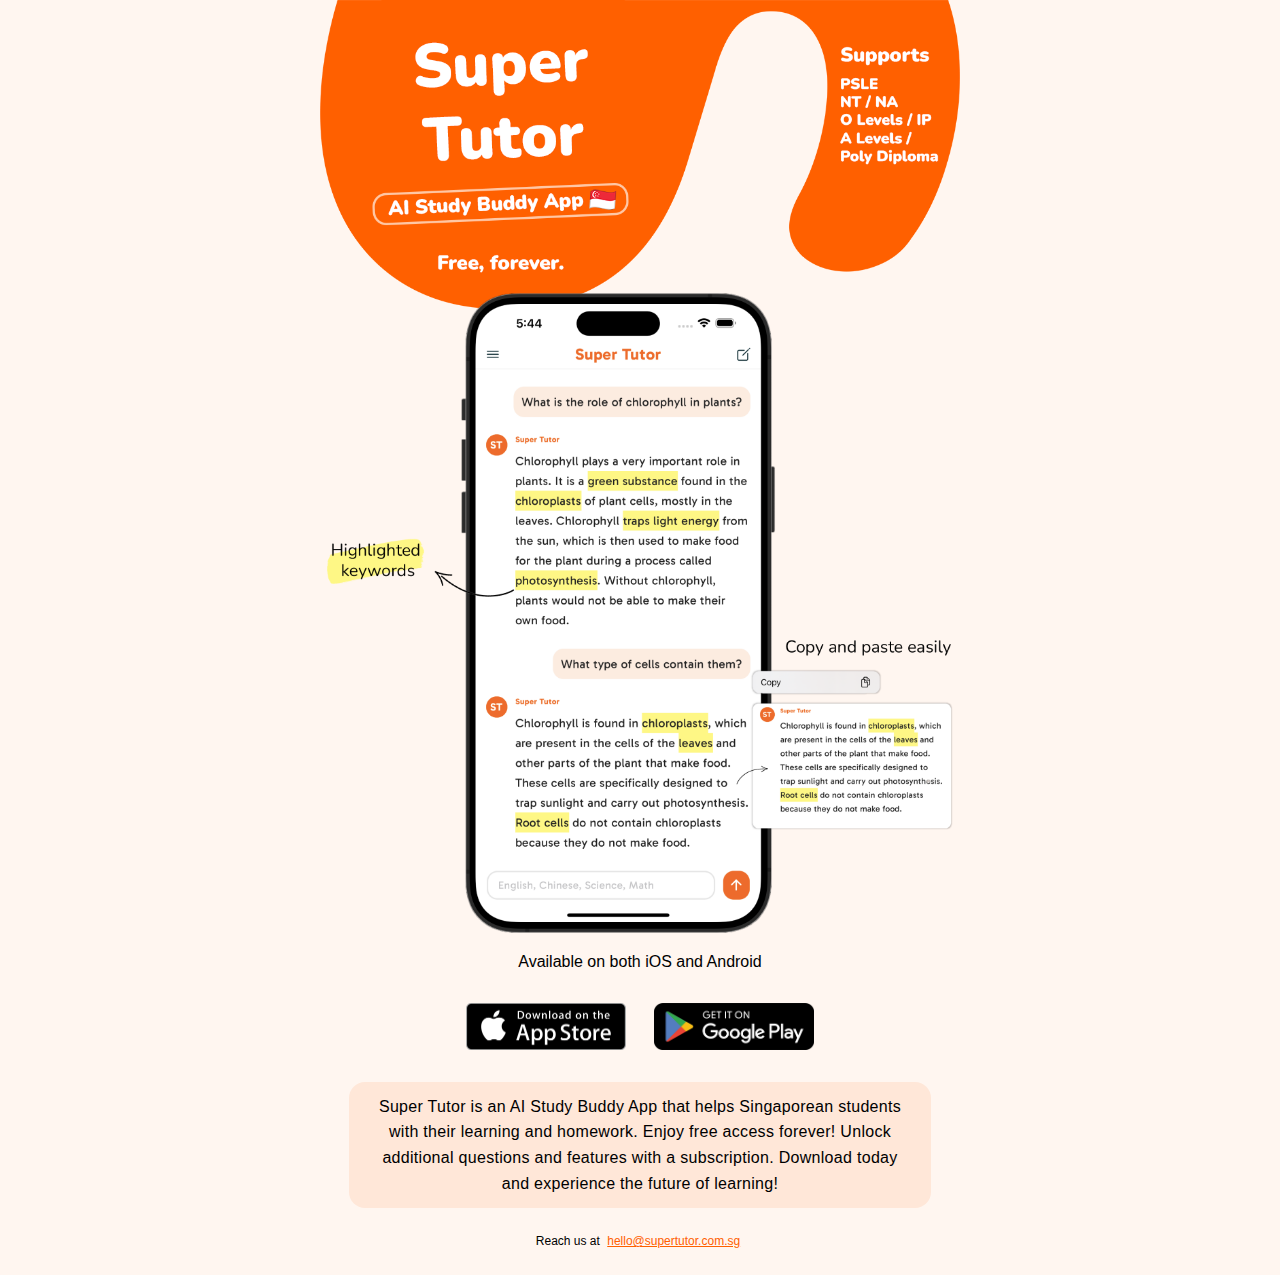
==== index.html @ 6ae7efb6 "Initial commit" ====
<!DOCTYPE html>
<html lang="en">
  <head>
    <meta charset="UTF-8" />
    <meta name="viewport" content="width=device-width, initial-scale=1.0" />
    <title>Super Tutor - Free AI Study Buddy App 🇸🇬</title>
    <meta
      name="description"
      content="Super Tutor is an AI Study Buddy App that helps Singaporean students with their learning and homework. Enjoy free access forever! Unlock additional questions and features with a subscription. Download today and experience the future of learning!"
    />
    <meta
      name="keywords"
      content="Super Tutor, AI Study Buddy, Singapore students, free education app, homework help, learning app, AI-powered education, student app Singapore"
    />
    <meta
      property="og:title"
      content="Super Tutor - Free AI Study Buddy App for Singapore Students"
    />
    <meta
      property="og:description"
      content="Super Tutor is an AI Study Buddy App that helps Singaporean students with their learning and homework. Enjoy free access forever! Unlock additional questions and features with a subscription. Download today and experience the future of learning!"
    />
    <link rel="stylesheet" href="styles/reset.css" />
    <link rel="stylesheet" href="styles/supertutor.css" />
    <link
      rel="apple-touch-icon"
      sizes="57x57"
      href="images/icons/apple-icon-57x57.png"
    />
    <link
      rel="apple-touch-icon"
      sizes="60x60"
      href="images/icons/apple-icon-60x60.png"
    />
    <link
      rel="apple-touch-icon"
      sizes="72x72"
      href="images/icons/apple-icon-72x72.png"
    />
    <link
      rel="apple-touch-icon"
      sizes="76x76"
      href="images/icons/apple-icon-76x76.png"
    />
    <link
      rel="apple-touch-icon"
      sizes="114x114"
      href="images/icons/apple-icon-114x114.png"
    />
    <link
      rel="apple-touch-icon"
      sizes="120x120"
      href="images/icons/apple-icon-120x120.png"
    />
    <link
      rel="apple-touch-icon"
      sizes="144x144"
      href="images/icons/apple-icon-144x144.png"
    />
    <link
      rel="apple-touch-icon"
      sizes="152x152"
      href="images/icons/apple-icon-152x152.png"
    />
    <link
      rel="apple-touch-icon"
      sizes="180x180"
      href="images/icons/apple-icon-180x180.png"
    />
    <link
      rel="icon"
      type="image/png"
      sizes="192x192"
      href="images/icons/android-icon-192x192.png"
    />
    <link
      rel="icon"
      type="image/png"
      sizes="32x32"
      href="images/icons/favicon-32x32.png"
    />
    <link
      rel="icon"
      type="image/png"
      sizes="96x96"
      href="images/icons/favicon-96x96.png"
    />
    <link
      rel="icon"
      type="image/png"
      sizes="16x16"
      href="images/icons/favicon-16x16.png"
    />
    <link rel="manifest" href="images/icons/manifest.json" />
    <meta name="msapplication-TileColor" content="#ffffff" />
    <meta name="msapplication-TileImage" content="/ms-icon-144x144.png" />
    <meta name="theme-color" content="#ffffff" />
  </head>
  <body>
    <div class="container">
      <img class="header-image" src="images/header.png" alt="Super Tutor" />
      <img
        class="screenshot-image"
        src="images/screenshot.png"
        alt="Screenshot of the Super Tutor App"
      />
      <div class="store-container">
        <p class="store-text">Available on both iOS and Android</p>
        <div class="store-buttons">
          <a href="#">
            <img src="images/app-store.png" alt="Download on the App Store" />
          </a>
          <a href="#">
            <img src="images/play-store.png" alt="Download on the Play Store" />
          </a>
        </div>
        <p class="store-subtext">
          Super Tutor is an AI Study Buddy App that helps Singaporean students
          with their learning and homework. Enjoy free access forever! Unlock
          additional questions and features with a subscription. Download today
          and experience the future of learning!
        </p>
      </div>
      <div class="contact-us">
        Reach us at
        <a href="mailto:hello@supertutor.com.sg">hello@supertutor.com.sg</a>
      </div>
    </div>
  </body>
</html>
---- styles/supertutor.css ----
body {
  background: #fff6f0;
  font-family: Arial, Helvetica, sans-serif;
  line-height: 1.6;
}
.container {
  display: flex;
  align-items: center;
  justify-content: center;
  margin: 0 auto;
  max-width: 800px;
  flex-direction: column;
  width: 100%;
}
.header-image {
  width: 100%;
  max-width: 640px;
}
.screenshot-image {
  max-height: 640px;
  margin-top: -16px;
  max-width: 100%;
  padding-left: 14px;
  padding-right: 14px;
  box-sizing: border-box;
}
.store-container {
  display: flex;
  flex-direction: column;
  align-items: center;
  max-width: 100%;
}
.store-buttons {
  display: flex;
  flex-wrap: wrap;
  justify-content: center;
}
.store-buttons a {
  margin-left: 14px;
  margin-right: 14px;
  margin-top: 12px;
  cursor: pointer;
}
.store-buttons img {
  max-width: 160px;
  width: 100%;
}
.store-text {
  margin: 16px;
  text-align: center;
}
.store-subtext {
  background-color: #ffe7d8;
  padding-top: 12px;
  padding-bottom: 12px;
  padding-left: 24px;
  padding-right: 24px;
  border-radius: 16px;
  color: #000;
  display: flex;
  align-items: center;
  justify-content: center;
  text-align: center;
  letter-spacing: 0.3px;
  max-width: 60ch;
  margin-top: 24px;
  margin-left: 14px;
  margin-right: 14px;
}
.contact-us {
  font-size: 12px;
  margin: 24px;
}
.contact-us a {
  color: #ff6000;
  transition: 200ms ease-in-out all;
  padding: 2px 4px;
  border-radius: 3px;
}
.contact-us a:hover {
  background-color: #ff8000;
  color: #fff;
  text-decoration: none;
}
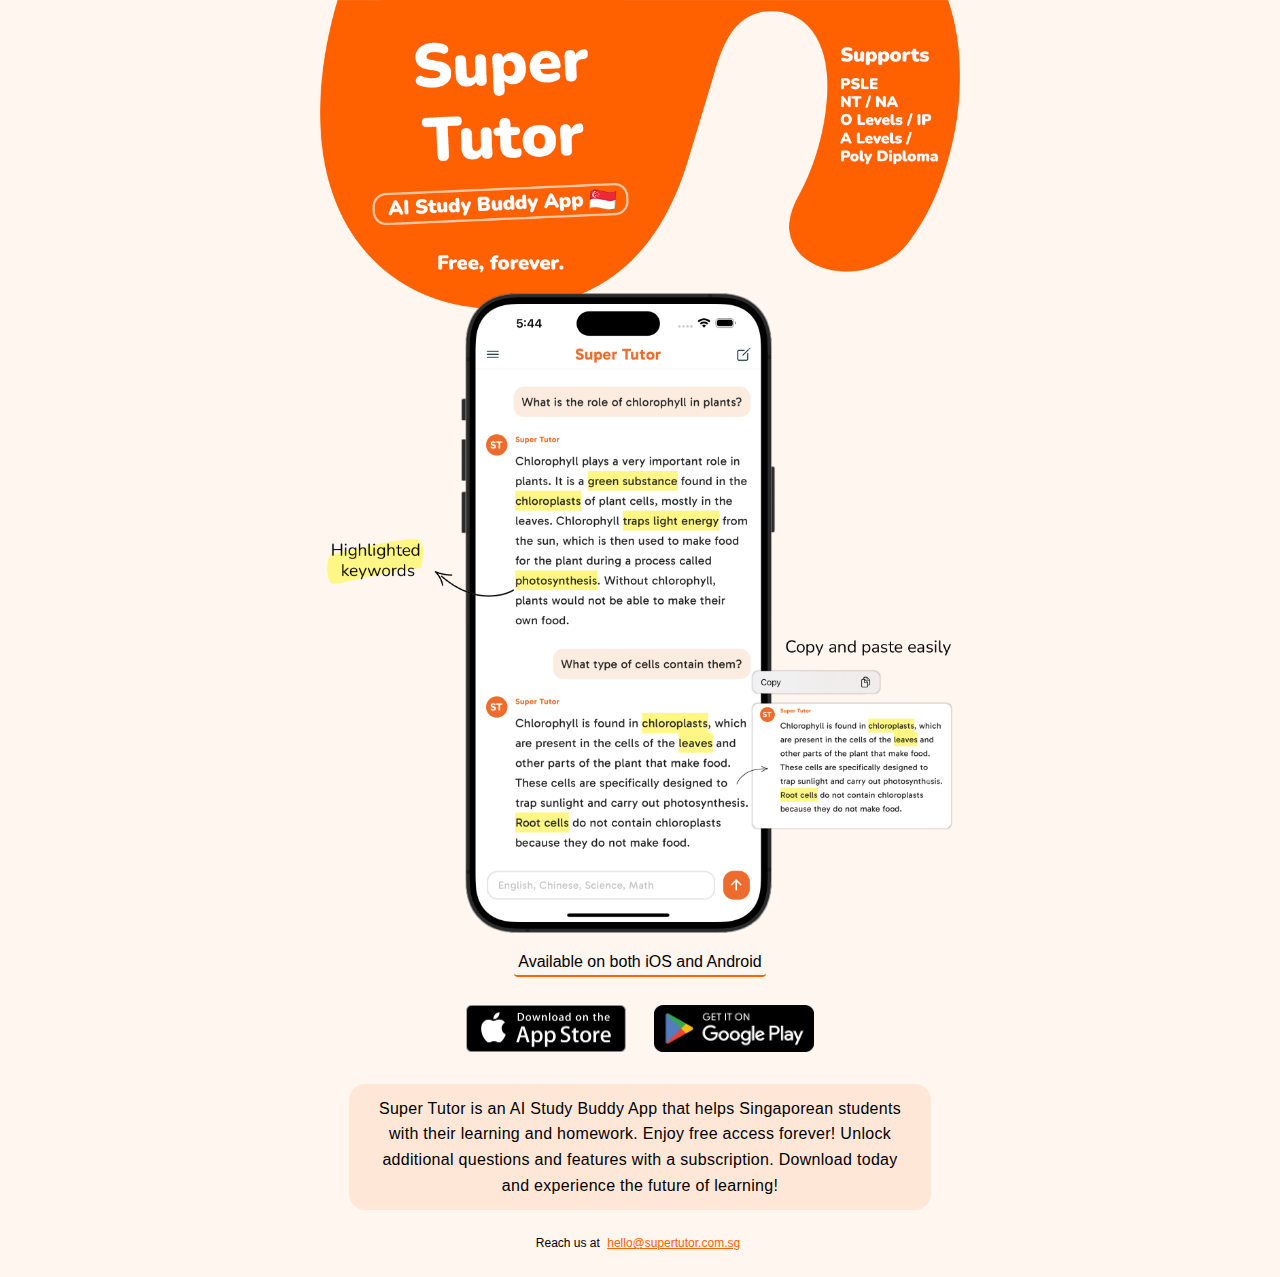
==== commit dc883fe7: "Add app store link" ====
--- a/index.html
+++ b/index.html
@@ -107,7 +107,7 @@
       <div class="store-container">
         <p class="store-text">Available on both iOS and Android</p>
         <div class="store-buttons">
-          <a href="#">
+          <a href="https://apps.apple.com/sg/app/super-tutor/id6503951638">
             <img src="images/app-store.png" alt="Download on the App Store" />
           </a>
           <a href="#">
--- a/styles/supertutor.css
+++ b/styles/supertutor.css
@@ -48,6 +48,9 @@
 .store-text {
   margin: 16px;
   text-align: center;
+  border-bottom: 2px solid #ff6000;
+  padding: 0 4px;
+  border-radius: 4px;
 }
 .store-subtext {
   background-color: #ffe7d8;
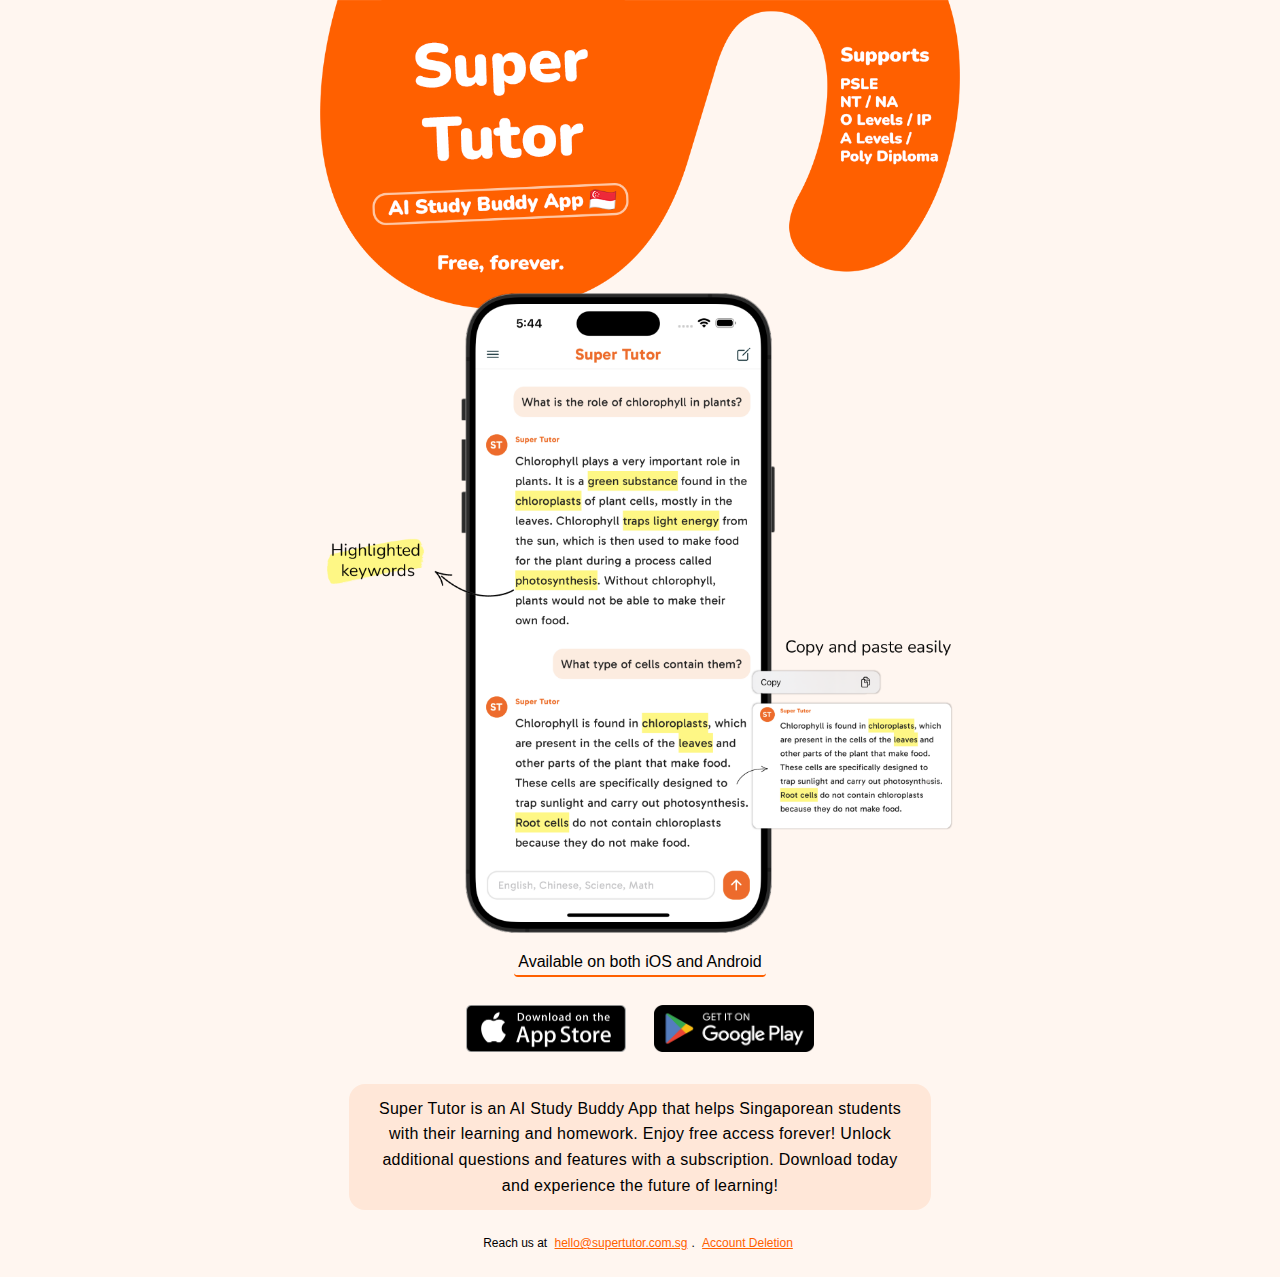
==== commit 295a6d4f: "Add account closure link" ====
--- a/index.html
+++ b/index.html
@@ -123,7 +123,10 @@
       </div>
       <div class="contact-us">
         Reach us at
-        <a href="mailto:hello@supertutor.com.sg">hello@supertutor.com.sg</a>
+        <a href="mailto:hello@supertutor.com.sg">hello@supertutor.com.sg</a>.
+        <a target="_blank" href="https://forms.gle/1uFxtmm9KZXbj22a8"
+          >Account Deletion</a
+        >
       </div>
     </div>
   </body>
